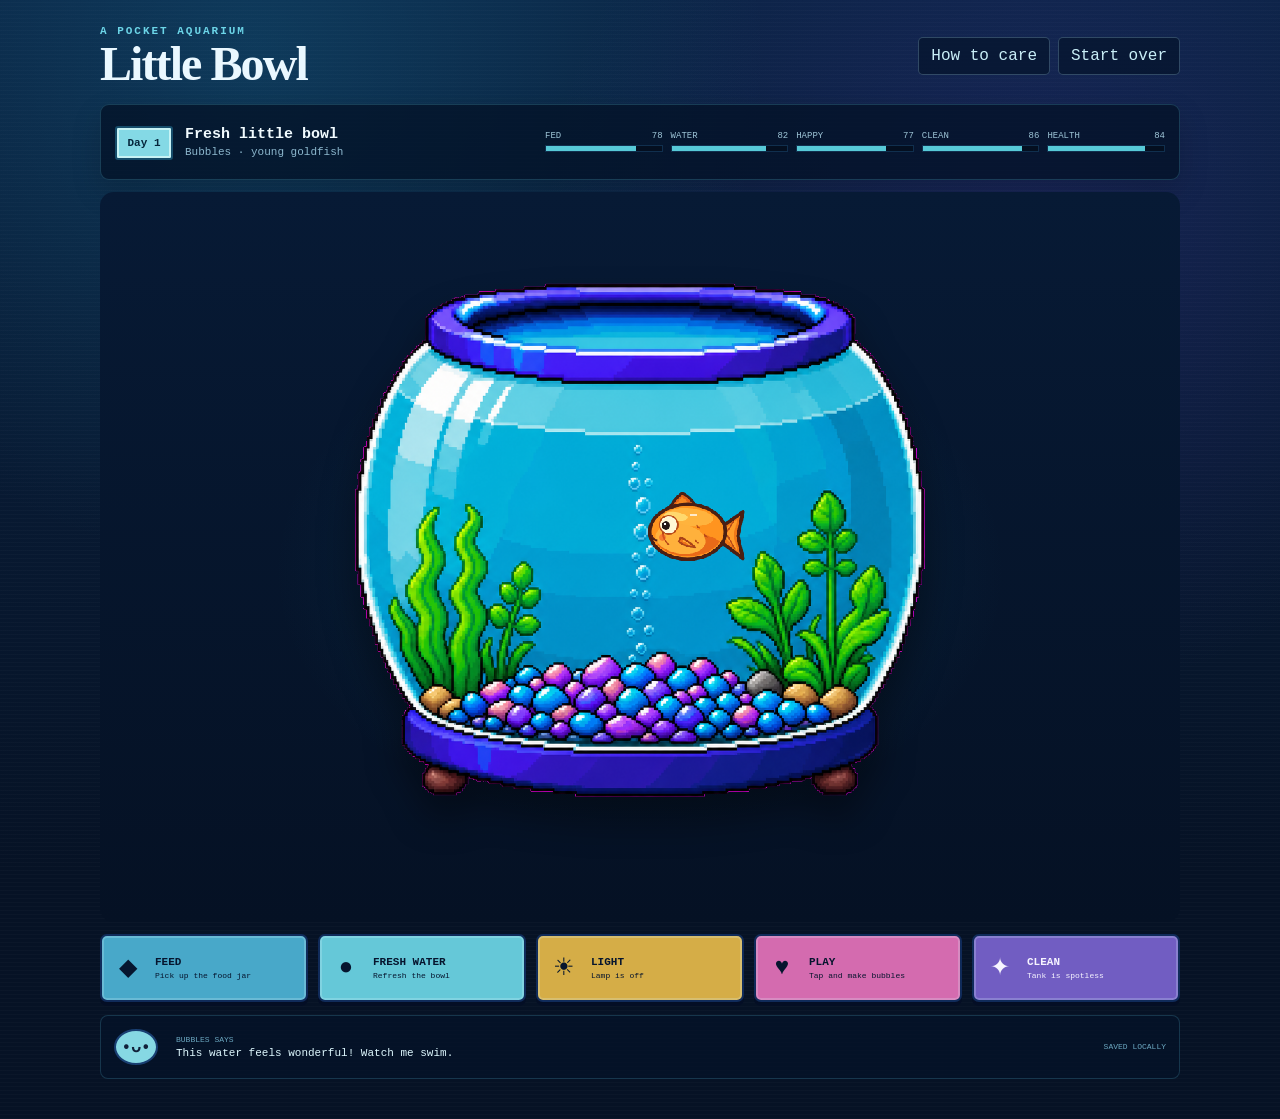
==== fish-tank/index.html @ 28a612d4 "Add interactive ant farm and fish tank" ====
<!doctype html>
<html lang="en">
<head>
  <meta charset="utf-8">
  <meta name="viewport" content="width=device-width, initial-scale=1">
  <meta name="theme-color" content="#07162d">
  <title>Little Bowl</title>
  <link rel="stylesheet" href="styles.css">
</head>
<body>
  <main class="game" aria-labelledby="game-title">
    <header class="game-header">
      <div>
        <p class="eyebrow">A pocket aquarium</p>
        <h1 id="game-title">Little Bowl</h1>
      </div>
      <div class="header-actions">
        <button class="text-button" id="help-button" type="button">How to care</button>
        <button class="text-button danger" id="reset-button" type="button">Start over</button>
      </div>
    </header>

    <section class="status-strip" aria-label="Fish status">
      <div class="fish-summary">
        <span class="day-badge" id="day-label">Day 1</span>
        <div>
          <strong id="stage-label">Fresh little bowl</strong>
          <span id="fish-label">Bubbles · young goldfish</span>
        </div>
      </div>
      <div class="meters" id="meters"></div>
    </section>

    <section class="bowl-stage" aria-label="Interactive fish tank">
      <div class="bowl" id="bowl">
        <canvas id="aquarium" width="720" height="480" aria-label="Animated fish swimming in its bowl"></canvas>
        <img class="food-jar-tool" id="food-jar-tool" src="assets/fish-food-jar.png" alt="">
        <div class="cleaning-hint" id="cleaning-hint" aria-live="polite">
          <strong>Move the net through the bowl</strong>
          <span id="cleaning-progress">0 pieces left</span>
        </div>
      </div>
    </section>

    <section class="care-dock" aria-label="Fish care controls">
      <button class="care-card feed" data-action="feed" type="button" aria-pressed="false">
        <span class="care-icon">◆</span>
        <span><strong>Feed</strong><small id="feed-note">Pick up the food jar</small></span>
      </button>
      <button class="care-card water" data-action="water" type="button">
        <span class="care-icon">●</span>
        <span><strong>Fresh water</strong><small>Refresh the bowl</small></span>
      </button>
      <button class="care-card light" data-action="light" type="button" aria-pressed="false">
        <span class="care-icon">☀</span>
        <span><strong>Light</strong><small id="light-note">Lamp is off</small></span>
      </button>
      <button class="care-card play" data-action="play" type="button">
        <span class="care-icon">♥</span>
        <span><strong>Play</strong><small>Tap and make bubbles</small></span>
      </button>
      <button class="care-card clean" data-action="clean" type="button" aria-pressed="false">
        <span class="care-icon">✦</span>
        <span><strong>Clean</strong><small id="clean-note">Sweep with the net</small></span>
      </button>
    </section>

    <section class="fish-message" aria-live="polite">
      <div class="portrait" id="portrait">•ᴗ•</div>
      <div>
        <span>Bubbles says</span>
        <p id="message">This water feels wonderful!</p>
      </div>
      <span class="save-note" id="save-note">Saved locally</span>
    </section>
  </main>

  <dialog id="help-dialog">
    <form method="dialog" class="dialog-card">
      <button class="dialog-close" value="close" aria-label="Close">×</button>
      <p class="eyebrow">Aquarium notes</p>
      <h2>Caring for Bubbles</h2>
      <p>Keep hunger, water quality, happiness, and cleanliness balanced. Bubbles will show the most urgent need in a speech bubble and the matching care button will glow.</p>
      <ul>
        <li><strong>Feed a little at a time.</strong> Bubbles swims to each falling flake and eats it.</li>
        <li><strong>The food jar is interactive.</strong> Choose Feed, move the jar over the bowl, then click to shake in three small servings.</li>
        <li><strong>Day and night are automatic.</strong> At night, Bubbles settles near the gravel to sleep.</li>
        <li><strong>Dirt appears gradually.</strong> When you can see specks in the bowl, choose Clean and move your cursor-net through them.</li>
        <li><strong>The lamp is optional.</strong> It wakes Bubbles at night, but leaving it on slowly lowers energy.</li>
        <li><strong>The bowl grows through decoration.</strong> Healthy care unlocks coral, treasure, and a tiny castle.</li>
        <li><strong>Progress saves automatically.</strong> Needs change gently while you are away.</li>
      </ul>
      <button class="primary-button" value="close">Visit Bubbles</button>
    </form>
  </dialog>

  <script src="game.js"></script>
</body>
</html>
---- fish-tank/styles.css ----
:root {
  color-scheme: dark;
  --ink: #07162d;
  --cream: #eaf8ff;
  --muted: #92bad1;
  --cyan: #24b7d4;
  --blue: #1855a8;
  --violet: #5636c8;
  --pink: #db62aa;
}

* { box-sizing: border-box; }
html { min-height: 100%; }
body {
  min-height: 100vh;
  margin: 0;
  color: var(--cream);
  font-family: "Courier New", ui-monospace, monospace;
  background:
    radial-gradient(circle at 20% 5%, rgba(35, 167, 207, .18), transparent 32rem),
    radial-gradient(circle at 80% 20%, rgba(93, 60, 203, .17), transparent 30rem),
    repeating-linear-gradient(0deg, rgba(255,255,255,.018) 0 1px, transparent 1px 4px),
    linear-gradient(#0a2343, #061225 78%);
}

button { font: inherit; }
.game { width: min(1080px, calc(100% - 24px)); margin: 0 auto; padding: 25px 0 40px; }
.game-header, .status-strip, .fish-message { display: flex; align-items: center; justify-content: space-between; gap: 18px; }
.game-header { margin-bottom: 17px; }
.eyebrow { margin: 0 0 4px; color: #6cd5e8; font-size: 11px; font-weight: 700; letter-spacing: .18em; text-transform: uppercase; }
h1, h2, p { margin-top: 0; }
h1 { margin-bottom: 0; font-family: Georgia, serif; font-size: clamp(30px, 5vw, 48px); line-height: .95; letter-spacing: -.04em; }
.header-actions { display: flex; gap: 8px; }
.text-button { border: 1px solid rgba(180,230,248,.24); border-radius: 5px; padding: 9px 12px; color: #c9eff8; background: rgba(5,20,43,.72); cursor: pointer; }
.text-button:hover, .text-button:focus-visible { border-color: #63d2e5; color: #fff; }
.text-button.danger:hover { border-color: #ef7aa7; }

.status-strip { min-height: 76px; margin-bottom: 12px; padding: 12px 14px; border: 1px solid rgba(93,198,224,.22); border-radius: 9px; background: rgba(3,18,39,.76); box-shadow: 0 12px 30px rgba(0,0,0,.15); }
.fish-summary { display: flex; align-items: center; gap: 12px; min-width: 250px; }
.fish-summary strong, .fish-summary span { display: block; }
.fish-summary strong { color: #f1fbff; font-size: 15px; }
.fish-summary span { margin-top: 3px; color: #8db8ce; font-size: 11px; }
.day-badge { min-width: 58px; border: 2px solid #164d6b; border-radius: 3px; padding: 9px 5px; color: #05263b !important; background: #84d9e5; box-shadow: inset 0 0 0 2px #c7f3f5; font-size: 11px !important; font-weight: 700; text-align: center; }
.meters { display: grid; grid-template-columns: repeat(5, minmax(74px, 1fr)); width: min(620px, 100%); gap: 8px; }
.meter { min-width: 0; }
.meter-label { display: flex; justify-content: space-between; color: #9ec5d7; font-size: 9px; text-transform: uppercase; }
.meter-track { height: 7px; margin-top: 4px; border: 1px solid #102f4e; background: #040f20; overflow: hidden; }
.meter-fill { display: block; height: 100%; background: #57c9d7; transition: width .35s ease, background .35s ease; }
.meter-fill.warn { background: #ddb14b; }
.meter-fill.danger { background: #e25d78; }

.bowl-stage { position: relative; min-height: min(68vw, 730px); display: grid; place-items: center; border-radius: 14px; overflow: hidden; background: radial-gradient(ellipse at 50% 52%, rgba(28,159,197,.15), transparent 48%), linear-gradient(#071a35, #051124); }
.bowl { position: relative; width: min(720px, 88vw); aspect-ratio: 1; background: url("assets/fishbowl.png") center / contain no-repeat; filter: drop-shadow(0 22px 18px rgba(0,0,0,.4)); }
.bowl::after { content: ""; position: absolute; z-index: 3; inset: 12% 8% 14%; border-radius: 48% 48% 44% 44%; pointer-events: none; transition: background .8s ease; }
.bowl.night::after { background: rgba(4, 18, 70, .4); box-shadow: inset 0 0 70px rgba(2,8,44,.5); }
.bowl.lamp::after { background: radial-gradient(circle at 50% 10%, rgba(255,226,122,.22), transparent 65%); }
#aquarium { position: absolute; z-index: 2; left: 15%; top: 27%; width: 70%; height: 47%; image-rendering: pixelated; clip-path: ellipse(49% 49% at 50% 50%); }
#aquarium.cleaning { cursor: none; touch-action: none; }
.bowl.feeding { cursor: none; touch-action: none; }
.food-jar-tool { position: absolute; z-index: 6; left: 50%; top: 23%; display: none; width: clamp(76px, 15%, 112px); height: auto; opacity: 1; transform: translate(-50%, -72%) rotate(0deg); transform-origin: center; filter: drop-shadow(0 7px 4px rgba(1, 11, 31, .42)); image-rendering: pixelated; pointer-events: none; will-change: transform, opacity; }
.food-jar-tool.visible { display: block; animation: jarPickup .24s ease-out both; }
.food-jar-tool.visible.shaking { animation: jarShake .72s ease-in-out both; }
@keyframes jarPickup {
  0% { opacity: 0; transform: translate(-50%, -55%) scale(.82) rotate(-8deg); }
  72% { opacity: 1; transform: translate(-50%, -75%) scale(1.04) rotate(3deg); }
  100% { opacity: 1; transform: translate(-50%, -72%) scale(1) rotate(0deg); }
}
@keyframes jarShake {
  0%, 100% { transform: translate(-50%, -72%) rotate(0deg); }
  18% { transform: translate(-52%, -75%) rotate(52deg); }
  44% { transform: translate(-54%, -76%) rotate(150deg); }
  61% { transform: translate(-48%, -71%) rotate(138deg); }
  75% { transform: translate(-52%, -74%) rotate(150deg); }
  88% { transform: translate(-49%, -72%) rotate(76deg); }
}
.cleaning-hint { position: absolute; z-index: 5; left: 50%; top: 24%; display: none; transform: translateX(-50%); border: 2px solid #244d8b; border-radius: 6px; padding: 7px 11px; color: #0b2c4d; background: rgba(226, 252, 255, .94); box-shadow: 0 4px 0 rgba(3, 18, 45, .35); pointer-events: none; text-align: center; }
.cleaning-hint.visible { display: block; }
.cleaning-hint strong, .cleaning-hint span { display: block; }
.cleaning-hint strong { font-size: 10px; text-transform: uppercase; }
.cleaning-hint span { margin-top: 2px; color: #39708b; font-size: 8px; }

.care-dock { display: grid; grid-template-columns: repeat(5, 1fr); gap: 10px; margin-top: 12px; }
.care-card { position: relative; min-height: 68px; display: flex; align-items: center; gap: 10px; border: 2px solid #102b5a; border-radius: 7px; padding: 9px; color: #06152e; background: #48a8c9; box-shadow: inset 0 0 0 2px rgba(221,250,255,.22), 0 4px 0 #040e25; cursor: pointer; text-align: left; }
.care-card.water { background: #65c8d8; }
.care-card.light { background: #d5ad47; }
.care-card.play { background: #d46baf; }
.care-card.clean { background: #715dc2; color: #f6f4ff; }
.care-card:hover, .care-card:focus-visible { transform: translateY(-1px); filter: brightness(1.09); outline: 2px solid #bdeffa; outline-offset: 2px; }
.care-card:active { transform: translateY(3px); box-shadow: inset 0 0 0 2px rgba(221,250,255,.2), 0 1px 0 #040e25; }
.care-card[aria-pressed="true"] { outline: 3px solid #ffe28b; filter: brightness(1.14); }
.care-card.clean[aria-pressed="true"] { outline-color: #c7ffff; box-shadow: inset 0 0 0 2px rgba(221,250,255,.22), 0 0 20px rgba(115,239,242,.55); }
.care-card.needs-attention { animation: needPulse 1.15s steps(2, end) infinite; }
@keyframes needPulse { 50% { box-shadow: 0 0 0 4px rgba(255,238,139,.55), 0 0 22px rgba(255,199,84,.7); } }
.care-icon { width: 34px; font-size: 24px; text-align: center; }
.care-card strong, .care-card small { display: block; }
.care-card strong { font-size: 11px; text-transform: uppercase; }
.care-card small { margin-top: 3px; font-size: 8px; line-height: 1.15; }

.fish-message { min-height: 64px; margin-top: 13px; border: 1px solid rgba(94,199,225,.2); border-radius: 8px; padding: 10px 13px; background: rgba(5,19,41,.72); }
.portrait { width: 44px; height: 36px; display: grid; place-items: center; border: 2px solid #193f72; border-radius: 50%; color: #11213a; background: #86d8e3; font-weight: 700; }
.fish-message div:nth-child(2) { flex: 1; }
.fish-message span { display: block; color: #6ca8c1; font-size: 8px; text-transform: uppercase; }
.fish-message p { margin: 3px 0 0; color: #dff9ff; font-size: 11px; }
.save-note { white-space: nowrap; }

dialog { width: min(520px, calc(100% - 24px)); border: 0; padding: 0; color: #071a30; background: transparent; }
dialog::backdrop { background: rgba(1,8,24,.8); backdrop-filter: blur(3px); }
.dialog-card { position: relative; border: 5px solid #213c9d; border-radius: 10px; padding: 27px; background: #d8f3f2; box-shadow: inset 0 0 0 3px #55bed3, 0 20px 50px rgba(0,0,0,.5); }
.dialog-card h2 { font-family: Georgia, serif; font-size: 28px; }
.dialog-card p, .dialog-card li { font-size: 12px; line-height: 1.55; }
.dialog-card li + li { margin-top: 7px; }
.dialog-close { position: absolute; right: 12px; top: 9px; border: 0; color: #1c3b8c; background: none; font-size: 24px; cursor: pointer; }
.primary-button { width: 100%; border: 2px solid #162c78; border-radius: 5px; padding: 11px; color: #fff; background: #3157b7; font-weight: 700; cursor: pointer; }

@media (max-width: 780px) {
  .game { width: min(100% - 12px, 720px); padding-top: 15px; }
  .status-strip { align-items: stretch; flex-direction: column; }
  .meters { grid-template-columns: repeat(5, 1fr); }
  .care-dock { grid-template-columns: repeat(2, 1fr); }
  .care-card:last-child { grid-column: span 2; }
  .bowl-stage { min-height: 90vw; }
}
@media (max-width: 500px) {
  .game-header { align-items: flex-end; }
  .header-actions { flex-direction: column; }
  .text-button { padding: 7px 8px; font-size: 9px; }
  .meters { gap: 4px; }
  .meter-label span:last-child { display: none; }
  .bowl-stage { margin-inline: -6px; border-radius: 0; }
  .care-card { min-height: 60px; }
  .save-note { display: none !important; }
}
@media (prefers-reduced-motion: reduce) {
  *, *::before, *::after { transition-duration: .01ms !important; animation-duration: .01ms !important; }
  .food-jar-tool.visible { animation-duration: .18s !important; }
  .food-jar-tool.visible.shaking { animation-duration: .52s !important; }
}
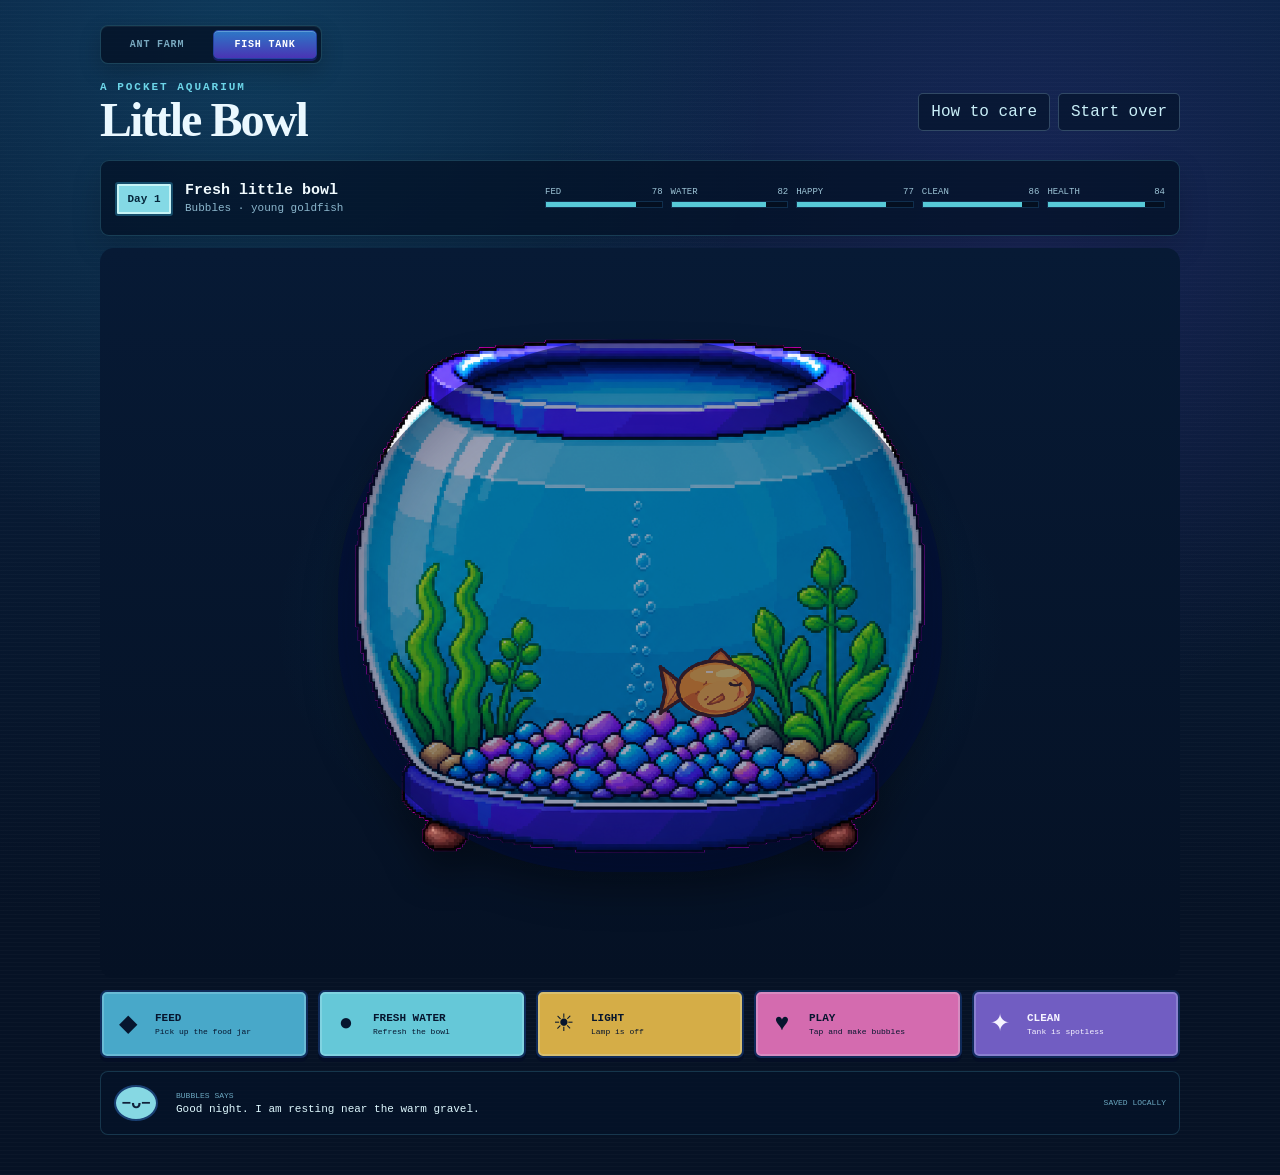
==== commit 95865116: "Align pet days with real time" ====
--- a/fish-tank/index.html
+++ b/fish-tank/index.html
@@ -9,6 +9,11 @@
 </head>
 <body>
   <main class="game" aria-labelledby="game-title">
+    <nav class="pet-tabs" aria-label="Pet habitats">
+      <a class="pet-tab" href="../ant-farm/index.html">Ant Farm</a>
+      <a class="pet-tab active" href="../fish-tank/index.html" aria-current="page">Fish Tank</a>
+    </nav>
+
     <header class="game-header">
       <div>
         <p class="eyebrow">A pocket aquarium</p>
@@ -84,7 +89,7 @@
       <ul>
         <li><strong>Feed a little at a time.</strong> Bubbles swims to each falling flake and eats it.</li>
         <li><strong>The food jar is interactive.</strong> Choose Feed, move the jar over the bowl, then click to shake in three small servings.</li>
-        <li><strong>Day and night are automatic.</strong> At night, Bubbles settles near the gravel to sleep.</li>
+        <li><strong>The bowl follows your local clock.</strong> Each numbered day lasts 24 real hours. Dawn, daytime, sunset, and night appear at their matching times. At night, Bubbles settles near the gravel to sleep.</li>
         <li><strong>Dirt appears gradually.</strong> When you can see specks in the bowl, choose Clean and move your cursor-net through them.</li>
         <li><strong>The lamp is optional.</strong> It wakes Bubbles at night, but leaving it on slowly lowers energy.</li>
         <li><strong>The bowl grows through decoration.</strong> Healthy care unlocks coral, treasure, and a tiny castle.</li>
--- a/fish-tank/styles.css
+++ b/fish-tank/styles.css
@@ -25,6 +25,10 @@
 
 button { font: inherit; }
 .game { width: min(1080px, calc(100% - 24px)); margin: 0 auto; padding: 25px 0 40px; }
+.pet-tabs { width: fit-content; display: flex; gap: 4px; margin: 0 0 17px; border: 1px solid rgba(93,198,224,.25); border-radius: 8px; padding: 4px; background: rgba(3,14,33,.74); box-shadow: inset 0 1px rgba(219,249,255,.06), 0 8px 22px rgba(0,0,0,.2); }
+.pet-tab { min-width: 104px; border: 1px solid transparent; border-radius: 5px; padding: 8px 12px; color: #78a8bf; font-size: 10px; font-weight: 700; letter-spacing: .08em; text-align: center; text-decoration: none; text-transform: uppercase; }
+.pet-tab:hover, .pet-tab:focus-visible { border-color: rgba(99,210,229,.58); color: #effcff; outline: none; }
+.pet-tab.active { border-color: #2442a1; color: #fff; background: linear-gradient(#2d78c7, #4934b4); box-shadow: inset 0 1px rgba(219,249,255,.28), 0 2px 0 #151e68; pointer-events: none; }
 .game-header, .status-strip, .fish-message { display: flex; align-items: center; justify-content: space-between; gap: 18px; }
 .game-header { margin-bottom: 17px; }
 .eyebrow { margin: 0 0 4px; color: #6cd5e8; font-size: 11px; font-weight: 700; letter-spacing: .18em; text-transform: uppercase; }
@@ -52,6 +56,8 @@
 .bowl-stage { position: relative; min-height: min(68vw, 730px); display: grid; place-items: center; border-radius: 14px; overflow: hidden; background: radial-gradient(ellipse at 50% 52%, rgba(28,159,197,.15), transparent 48%), linear-gradient(#071a35, #051124); }
 .bowl { position: relative; width: min(720px, 88vw); aspect-ratio: 1; background: url("assets/fishbowl.png") center / contain no-repeat; filter: drop-shadow(0 22px 18px rgba(0,0,0,.4)); }
 .bowl::after { content: ""; position: absolute; z-index: 3; inset: 12% 8% 14%; border-radius: 48% 48% 44% 44%; pointer-events: none; transition: background .8s ease; }
+.bowl.dawn::after { background: linear-gradient(rgba(255, 178, 142, .2), rgba(117, 165, 211, .08) 55%, transparent); box-shadow: inset 0 20px 55px rgba(255, 196, 134, .12); }
+.bowl.sunset::after { background: linear-gradient(rgba(247, 126, 92, .24), rgba(109, 66, 151, .2) 58%, rgba(21, 35, 92, .16)); box-shadow: inset 0 18px 65px rgba(255, 157, 93, .14); }
 .bowl.night::after { background: rgba(4, 18, 70, .4); box-shadow: inset 0 0 70px rgba(2,8,44,.5); }
 .bowl.lamp::after { background: radial-gradient(circle at 50% 10%, rgba(255,226,122,.22), transparent 65%); }
 #aquarium { position: absolute; z-index: 2; left: 15%; top: 27%; width: 70%; height: 47%; image-rendering: pixelated; clip-path: ellipse(49% 49% at 50% 50%); }
@@ -121,6 +127,8 @@
   .bowl-stage { min-height: 90vw; }
 }
 @media (max-width: 500px) {
+  .pet-tabs { width: 100%; }
+  .pet-tab { flex: 1; min-width: 0; padding-inline: 8px; }
   .game-header { align-items: flex-end; }
   .header-actions { flex-direction: column; }
   .text-button { padding: 7px 8px; font-size: 9px; }
